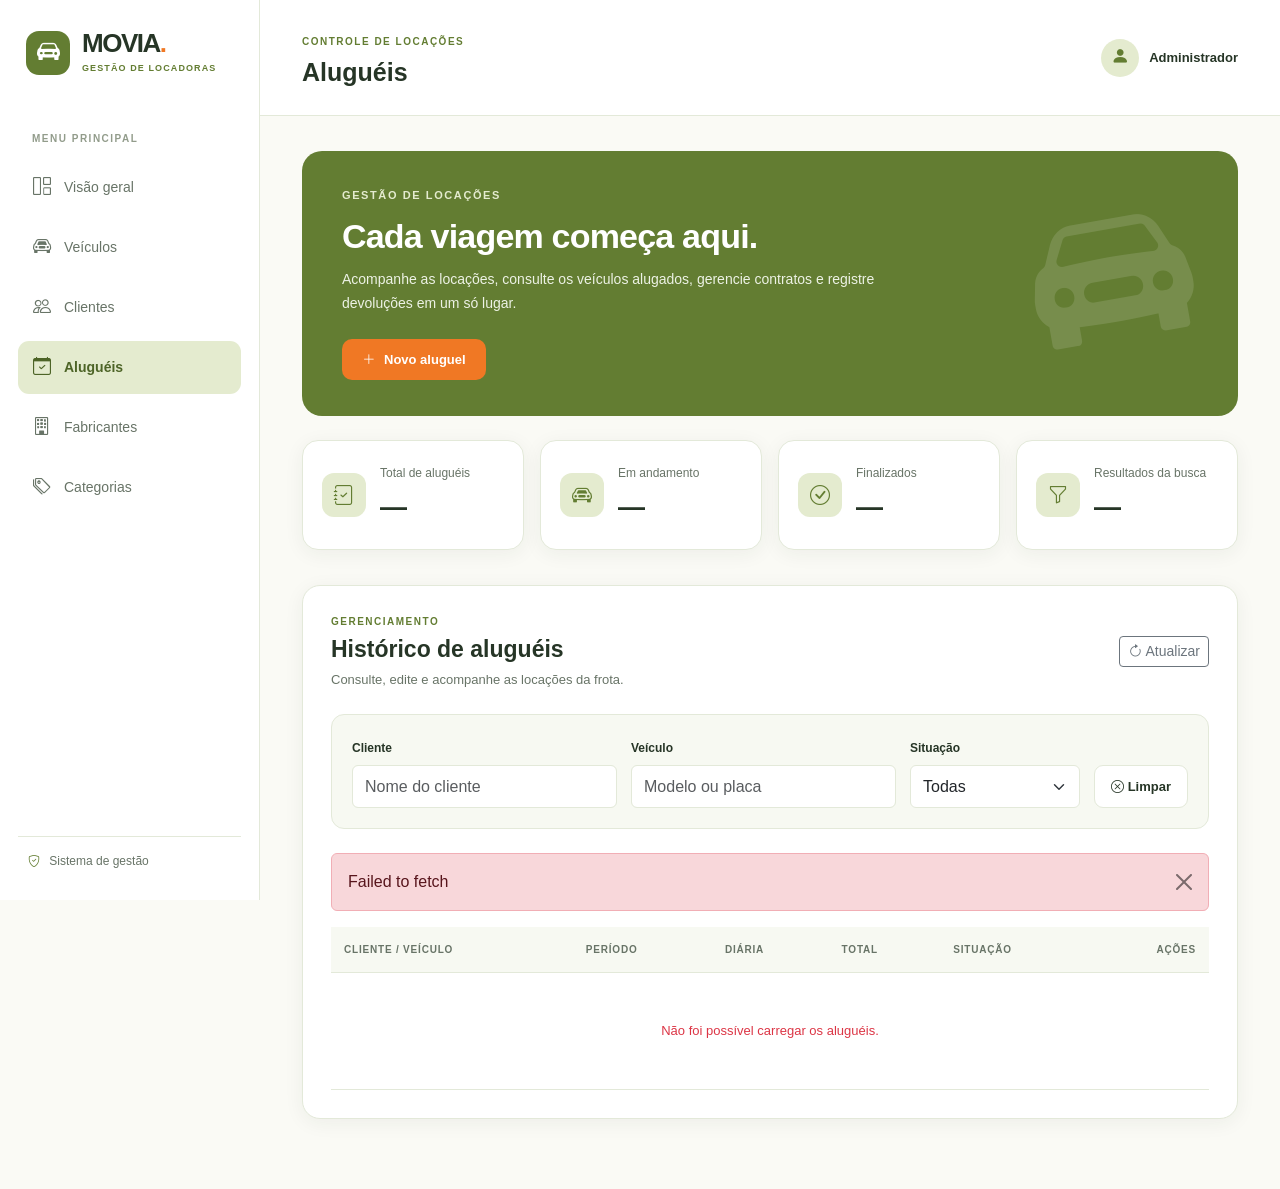
==== frontend/alugueis.html @ d99f6714 "feat: implementa CRUD completo de clientes e alugueis" ====
<!DOCTYPE html>
<html lang="pt-BR">
<head>
    <meta charset="UTF-8">
    <meta name="viewport" content="width=device-width, initial-scale=1.0">
    <title>Aluguéis | MOVIA</title>
    <link href="https://cdn.jsdelivr.net/npm/bootstrap@5.3.3/dist/css/bootstrap.min.css" rel="stylesheet">
    <link href="https://cdn.jsdelivr.net/npm/bootstrap-icons@1.11.3/font/bootstrap-icons.min.css" rel="stylesheet">
    <link rel="stylesheet" href="css/style.css">
    <link rel="stylesheet" href="css/alugueis.css">
</head>
<body>
<div class="app-layout">
    <aside class="sidebar">
        <a href="index.html" class="sidebar-brand">
            <span class="brand-icon"><i class="bi bi-car-front-fill"></i></span>
            <span>
                <strong>MOVIA<span class="marca-ponto">.</span></strong>
                <small>GESTÃO DE LOCADORAS</small>
            </span>
        </a>

        <div class="sidebar-label">MENU PRINCIPAL</div>
        <nav class="sidebar-nav" aria-label="Navegação principal">
            <a href="index.html" class="nav-link">
                <i class="bi bi-grid-1x2"></i> Visão geral
            </a>
            <a href="index.html#veiculos" class="nav-link">
                <i class="bi bi-car-front"></i> Veículos
            </a>
            <a href="clientes.html" class="nav-link">
                <i class="bi bi-people"></i> Clientes
            </a>
            <a href="alugueis.html" class="nav-link active" aria-current="page">
                <i class="bi bi-calendar-check"></i> Aluguéis
            </a>
            <a href="fabricantes.html" class="nav-link">
                <i class="bi bi-building"></i> Fabricantes
            </a>
            <a href="categorias.html" class="nav-link">
                <i class="bi bi-tags"></i> Categorias
            </a>
        </nav>
        <div class="sidebar-footer">
            <i class="bi bi-shield-check"></i> Sistema de gestão
        </div>
    </aside>

    <div class="main-content">
        <header class="topbar">
            <div>
                <span class="topbar-eyebrow">CONTROLE DE LOCAÇÕES</span>
                <h1>Aluguéis</h1>
            </div>
            <div class="topbar-profile">
                <span class="profile-avatar">
                    <i class="bi bi-person-fill"></i>
                </span>
                <span>Administrador</span>
            </div>
        </header>

        <main class="dashboard-content">
            <section class="alugueis-hero">
                <div class="hero-conteudo">
                    <span class="welcome-eyebrow">GESTÃO DE LOCAÇÕES</span>
                    <h2>Cada viagem começa aqui.</h2>
                    <p>
                        Acompanhe as locações, consulte os veículos alugados,
                        gerencie contratos e registre devoluções em um só lugar.
                    </p>
                    <button class="btn btn-laranja" id="btnNovoAluguel" type="button">
                        <i class="bi bi-plus-lg"></i> Novo aluguel
                    </button>
                </div>
                <i class="bi bi-car-front-fill hero-ilustracao" aria-hidden="true"></i>
            </section>

            <section class="alugueis-resumo" aria-label="Indicadores de aluguéis">
                <div class="aluguel-resumo-card">
                    <span class="resumo-icone"><i class="bi bi-journal-check"></i></span>
                    <div><span>Total de aluguéis</span><strong id="totalAlugueis">—</strong></div>
                </div>
                <div class="aluguel-resumo-card">
                    <span class="resumo-icone"><i class="bi bi-car-front"></i></span>
                    <div><span>Em andamento</span><strong id="alugueisAtivos">—</strong></div>
                </div>
                <div class="aluguel-resumo-card">
                    <span class="resumo-icone"><i class="bi bi-check-circle"></i></span>
                    <div><span>Finalizados</span><strong id="alugueisFinalizados">—</strong></div>
                </div>
                <div class="aluguel-resumo-card">
                    <span class="resumo-icone"><i class="bi bi-funnel"></i></span>
                    <div><span>Resultados da busca</span><strong id="resultadosAlugueis">—</strong></div>
                </div>
            </section>

            <section class="alugueis-painel">
                <div class="painel-cabecalho">
                    <div>
                        <span class="section-eyebrow">GERENCIAMENTO</span>
                        <h2>Histórico de aluguéis</h2>
                        <p>Consulte, edite e acompanhe as locações da frota.</p>
                    </div>
                    <button class="btn btn-outline-secondary btn-sm"
                            id="btnAtualizarAlugueis" type="button">
                        <i class="bi bi-arrow-clockwise"></i> Atualizar
                    </button>
                </div>

                <div class="alugueis-filtros">
                    <div>
                        <label for="filtroClienteAluguel" class="form-label">Cliente</label>
                        <input type="search" class="form-control" id="filtroClienteAluguel"
                               placeholder="Nome do cliente">
                    </div>
                    <div>
                        <label for="filtroVeiculoAluguel" class="form-label">Veículo</label>
                        <input type="search" class="form-control" id="filtroVeiculoAluguel"
                               placeholder="Modelo ou placa">
                    </div>
                    <div>
                        <label for="filtroStatusAluguel" class="form-label">Situação</label>
                        <select id="filtroStatusAluguel" class="form-select">
                            <option value="">Todas</option>
                            <option value="ativo">Em andamento</option>
                            <option value="finalizado">Finalizado</option>
                        </select>
                    </div>
                    <button class="btn btn-limpar" id="btnLimparFiltrosAlugueis" type="button">
                        <i class="bi bi-x-circle"></i> Limpar
                    </button>
                </div>

                <div id="avisoAlugueis" role="status" aria-live="polite"></div>

                <div class="table-responsive">
                    <table class="table tabela-alugueis">
                        <thead>
                            <tr>
                                <th>CLIENTE / VEÍCULO</th>
                                <th>PERÍODO</th>
                                <th>DIÁRIA</th>
                                <th>TOTAL</th>
                                <th>SITUAÇÃO</th>
                                <th class="text-end">AÇÕES</th>
                            </tr>
                        </thead>
                        <tbody id="tabelaAlugueis">
                            <tr>
                                <td colspan="6" class="text-center py-5">
                                    Carregando aluguéis...
                                </td>
                            </tr>
                        </tbody>
                    </table>
                </div>
            </section>
        </main>
    </div>
</div>

<!-- Cadastro e edição -->
<div class="modal fade" id="modalAluguel" tabindex="-1"
     aria-labelledby="tituloModalAluguel" aria-hidden="true">
    <div class="modal-dialog modal-dialog-centered modal-lg">
        <div class="modal-content modal-movia">
            <div class="modal-header">
                <div>
                    <span class="section-eyebrow">GESTÃO DE LOCAÇÕES</span>
                    <h2 class="modal-title fs-5" id="tituloModalAluguel">Novo aluguel</h2>
                </div>
                <button type="button" class="btn-close" data-bs-dismiss="modal"
                        aria-label="Fechar"></button>
            </div>

            <form id="formAluguel">
                <div class="modal-body">
                    <div class="row g-3">
                        <div class="col-md-6">
                            <label class="form-label" for="aluguelCliente">Cliente *</label>
                            <select class="form-select" id="aluguelCliente" required>
                                <option value="">Selecione o cliente</option>
                            </select>
                        </div>
                        <div class="col-md-6">
                            <label class="form-label" for="aluguelVeiculo">Veículo *</label>
                            <select class="form-select" id="aluguelVeiculo" required>
                                <option value="">Selecione o veículo</option>
                            </select>
                            <div class="form-text">
                                No cadastro, somente veículos disponíveis podem ser selecionados.
                            </div>
                        </div>
                        <div class="col-md-6">
                            <label class="form-label" for="aluguelDataInicio">Data de início *</label>
                            <input type="datetime-local" class="form-control"
                                   id="aluguelDataInicio" required>
                        </div>
                        <div class="col-md-6">
                            <label class="form-label" for="aluguelDataFim">Devolução prevista *</label>
                            <input type="datetime-local" class="form-control"
                                   id="aluguelDataFim" required>
                        </div>
                        <div class="col-md-6">
                            <label class="form-label" for="aluguelKmInicial">
                                Quilometragem inicial *
                            </label>
                            <input type="number" class="form-control"
                                   id="aluguelKmInicial" min="0" step="1" required>
                        </div>
                        <div class="col-md-6">
                            <label class="form-label" for="aluguelValorDiaria">
                                Valor da diária (R$) *
                            </label>
                            <input type="number" class="form-control"
                                   id="aluguelValorDiaria" min="0.01" step="0.01" required>
                        </div>
                    </div>
                    <div id="mensagemAluguel" class="mt-3"
                         role="status" aria-live="polite"></div>
                </div>
                <div class="modal-footer">
                    <button type="button" class="btn btn-light"
                            data-bs-dismiss="modal">Cancelar</button>
                    <button type="submit" class="btn btn-laranja"
                            id="btnSalvarAluguel">
                        <i class="bi bi-check-lg"></i> Salvar aluguel
                    </button>
                </div>
            </form>
        </div>
    </div>
</div>

<!-- Registrar devolução -->
<div class="modal fade" id="modalDevolucao" tabindex="-1"
     aria-labelledby="tituloModalDevolucao" aria-hidden="true">
    <div class="modal-dialog modal-dialog-centered">
        <div class="modal-content modal-movia">
            <div class="modal-header">
                <div>
                    <span class="section-eyebrow">FINALIZAÇÃO</span>
                    <h2 class="modal-title fs-5" id="tituloModalDevolucao">
                        Registrar devolução
                    </h2>
                </div>
                <button type="button" class="btn-close" data-bs-dismiss="modal"
                        aria-label="Fechar"></button>
            </div>
            <form id="formDevolucao">
                <div class="modal-body">
                    <p id="resumoDevolucao" class="text-muted small"></p>
                    <div class="mb-3">
                        <label for="devolucaoData" class="form-label">
                            Data da devolução *
                        </label>
                        <input type="datetime-local" class="form-control"
                               id="devolucaoData" required>
                    </div>
                    <div>
                        <label for="devolucaoKmFinal" class="form-label">
                            Quilometragem final *
                        </label>
                        <input type="number" class="form-control"
                               id="devolucaoKmFinal" min="0" step="1" required>
                    </div>
                    <div id="mensagemDevolucao" class="mt-3"
                         role="status" aria-live="polite"></div>
                </div>
                <div class="modal-footer">
                    <button type="button" class="btn btn-light"
                            data-bs-dismiss="modal">Cancelar</button>
                    <button type="submit" class="btn btn-laranja"
                            id="btnConfirmarDevolucao">
                        <i class="bi bi-check-circle"></i> Registrar devolução
                    </button>
                </div>
            </form>
        </div>
    </div>
</div>

<!-- Exclusão -->
<div class="modal fade" id="modalExcluirAluguel" tabindex="-1"
     aria-labelledby="tituloExcluirAluguel" aria-hidden="true">
    <div class="modal-dialog modal-dialog-centered">
        <div class="modal-content modal-movia">
            <div class="modal-header">
                <h2 class="modal-title fs-5" id="tituloExcluirAluguel">
                    Confirmar exclusão
                </h2>
                <button type="button" class="btn-close" data-bs-dismiss="modal"
                        aria-label="Fechar"></button>
            </div>
            <div class="modal-body">
                <p>Deseja excluir o aluguel <strong id="identificacaoAluguelExcluir"></strong>?</p>
                <p class="text-muted small mb-0">
                    Esta ação não poderá ser desfeita.
                </p>
                <div id="mensagemExclusaoAluguel" class="mt-3"
                     role="status" aria-live="polite"></div>
            </div>
            <div class="modal-footer">
                <button type="button" class="btn btn-light"
                        data-bs-dismiss="modal">Cancelar</button>
                <button type="button" class="btn btn-danger"
                        id="btnConfirmarExclusaoAluguel">
                    <i class="bi bi-trash3"></i> Excluir aluguel
                </button>
            </div>
        </div>
    </div>
</div>

<script src="https://cdn.jsdelivr.net/npm/bootstrap@5.3.3/dist/js/bootstrap.bundle.min.js"></script>
<script src="js/alugueis.js"></script>
</body>
</html>
---- frontend/css/style.css ----
/* ==========================================
   MOVIA | Gestão de Locadoras
   Identidade visual: Oliva + Laranja
========================================== */

:root {
    --cor-oliva: #637D32;
    --cor-oliva-escuro: #4D6427;
    --cor-laranja: #F07824;
    --cor-laranja-escuro: #D96313;

    --cor-fundo: #FAFAF5;
    --cor-branco: #FFFFFF;
    --cor-verde-claro: #E4EBCF;

    --cor-texto: #263526;
    --cor-texto-secundario: #687467;
    --cor-borda: #E3E9D9;

    --sombra: 0 4px 20px rgba(38, 53, 38, 0.06);
}

* {
    box-sizing: border-box;
}

html {
    scroll-behavior: smooth;
}

body {
    margin: 0;
    background: var(--cor-fundo);
    color: var(--cor-texto);
    font-family: "Segoe UI", Arial, sans-serif;
}

a {
    text-decoration: none;
}

.marca-ponto {
    color: var(--cor-laranja);
}

/* Layout principal */

.app-layout {
    display: flex;
    min-height: 100vh;
}

/* Menu lateral */

.sidebar {
    width: 260px;
    min-width: 260px;
    min-height: 100vh;
    background: var(--cor-branco);
    border-right: 1px solid var(--cor-borda);
    padding: 30px 18px;
    display: flex;
    flex-direction: column;
    position: sticky;
    top: 0;
    height: 100vh;
}

.sidebar-brand {
    display: flex;
    align-items: center;
    gap: 12px;
    margin-bottom: 55px;
    padding: 0 8px;
    color: var(--cor-texto);
}

.sidebar-brand:hover {
    color: var(--cor-texto);
}

.brand-icon {
    width: 44px;
    height: 44px;
    display: flex;
    align-items: center;
    justify-content: center;
    background: var(--cor-oliva);
    color: white;
    border-radius: 13px;
    font-size: 23px;
}

.sidebar-brand strong {
    display: block;
    font-size: 26px;
    font-weight: 800;
    letter-spacing: -1.5px;
    line-height: 1;
}

.sidebar-brand small {
    display: block;
    margin-top: 6px;
    font-size: 9px;
    font-weight: 700;
    letter-spacing: 1.1px;
    color: var(--cor-oliva);
}

.sidebar-label {
    padding: 0 14px;
    margin-bottom: 15px;
    font-size: 10px;
    font-weight: 700;
    letter-spacing: 1.5px;
    color: #929C8B;
}

.sidebar-nav {
    display: flex;
    flex-direction: column;
    gap: 7px;
}

.sidebar-nav .nav-link {
    display: flex;
    align-items: center;
    gap: 13px;
    padding: 13px 15px;
    border-radius: 11px;
    color: var(--cor-texto-secundario);
    font-size: 14px;
    font-weight: 500;
    transition: 0.2s ease;
}

.sidebar-nav .nav-link i {
    font-size: 18px;
}

.sidebar-nav .nav-link:hover {
    background: #F1F5E8;
    color: var(--cor-oliva-escuro);
}

.sidebar-nav .nav-link.active {
    background: var(--cor-verde-claro);
    color: var(--cor-oliva-escuro);
    font-weight: 700;
}

.sidebar-footer {
    margin-top: auto;
    padding: 15px 10px 0;
    border-top: 1px solid var(--cor-borda);
    font-size: 12px;
    color: var(--cor-texto-secundario);
}

.sidebar-footer i {
    margin-right: 6px;
    color: var(--cor-oliva);
}

/* Conteúdo */

.main-content {
    flex: 1;
    min-width: 0;
}

.topbar {
    display: flex;
    align-items: center;
    justify-content: space-between;
    padding: 28px 42px;
    background: var(--cor-branco);
    border-bottom: 1px solid var(--cor-borda);
}

.topbar-eyebrow {
    font-size: 10px;
    font-weight: 700;
    letter-spacing: 1.5px;
    color: var(--cor-oliva);
}

.topbar h1 {
    margin: 5px 0 0;
    font-size: 25px;
    font-weight: 750;
}

.topbar-profile {
    display: flex;
    align-items: center;
    gap: 10px;
    font-size: 13px;
    font-weight: 600;
}

.profile-avatar {
    display: flex;
    align-items: center;
    justify-content: center;
    width: 38px;
    height: 38px;
    border-radius: 50%;
    background: var(--cor-verde-claro);
    color: var(--cor-oliva);
    font-size: 18px;
}

.dashboard-content {
    max-width: 1500px;
    margin: 0 auto;
    padding: 35px 42px 70px;
}

/* Banner de boas-vindas */

.welcome-banner {
    display: flex;
    justify-content: space-between;
    align-items: center;
    position: relative;
    overflow: hidden;
    background: var(--cor-oliva);
    border-radius: 20px;
    padding: 38px 42px;
    color: white;
    min-height: 235px;
}

.welcome-banner > div:first-child {
    position: relative;
    z-index: 1;
}

.welcome-eyebrow {
    display: block;
    margin-bottom: 12px;
    font-size: 11px;
    font-weight: 700;
    letter-spacing: 1.6px;
    color: #E4EBCF;
}

.welcome-banner h2 {
    margin-bottom: 10px;
    font-size: clamp(25px, 3vw, 36px);
    font-weight: 800;
    letter-spacing: -1px;
}

.welcome-banner p {
    max-width: 450px;
    margin-bottom: 22px;
    color: #EDF2E5;
    font-size: 14px;
    line-height: 1.7;
}

.welcome-decoration {
    position: absolute;
    right: 35px;
    top: 50%;
    transform: translateY(-50%) rotate(-12deg);
    font-size: 165px;
    color: rgba(255, 255, 255, 0.12);
}

.btn-laranja {
    display: inline-flex;
    align-items: center;
    gap: 9px;
    padding: 11px 20px;
    background: var(--cor-laranja);
    color: white;
    border: none;
    border-radius: 10px;
    font-weight: 700;
    font-size: 13px;
    transition: 0.2s ease;
}

.btn-laranja:hover {
    background: var(--cor-laranja-escuro);
    color: white;
    transform: translateY(-2px);
}

/* Indicadores */

.metrics-section {
    margin-top: 25px;
}

.metric-card {
    height: 100%;
    min-height: 165px;
    display: flex;
    flex-direction: column;
    align-items: flex-start;
    padding: 23px;
    background: var(--cor-branco);
    border: 1px solid var(--cor-borda);
    border-radius: 16px;
    box-shadow: var(--sombra);
}

.metric-icon {
    display: flex;
    align-items: center;
    justify-content: center;
    width: 39px;
    height: 39px;
    margin-bottom: 13px;
    border-radius: 10px;
    background: var(--cor-verde-claro);
    color: var(--cor-oliva);
    font-size: 19px;
}

.metric-card span {
    color: var(--cor-texto-secundario);
    font-size: 13px;
}

.metric-card strong {
    margin-top: 5px;
    font-size: 28px;
    line-height: 1.2;
    color: var(--cor-texto);
}

/* Veículos */

.vehicles-section {
    margin-top: 42px;
}

.section-heading {
    display: flex;
    justify-content: space-between;
    align-items: end;
    margin-bottom: 22px;
}

.section-eyebrow {
    display: block;
    margin-bottom: 7px;
    color: var(--cor-oliva);
    font-size: 10px;
    font-weight: 700;
    letter-spacing: 1.5px;
}

.section-heading h2 {
    margin-bottom: 5px;
    font-size: 23px;
    font-weight: 750;
}

.section-heading p {
    margin: 0;
    font-size: 13px;
    color: var(--cor-texto-secundario);
}

.card {
    height: 100%;
    border: 1px solid var(--cor-borda);
    border-radius: 16px;
    box-shadow: var(--sombra);
    transition: transform 0.2s, box-shadow 0.2s;
}

.card:hover {
    transform: translateY(-3px);
    box-shadow: 0 10px 26px rgba(38, 53, 38, 0.1);
}

.card-body {
    padding: 23px;
}

.card-title {
    color: var(--cor-oliva-escuro);
    font-weight: 750;
}

.card .badge {
    padding: 7px 11px;
    border-radius: 7px;
    font-weight: 600;
}

/* Acessibilidade */

:focus-visible {
    outline: 3px solid var(--cor-laranja);
    outline-offset: 3px;
}

/* Responsividade */

@media (max-width: 991px) {
    .sidebar {
        width: 215px;
        min-width: 215px;
        padding: 25px 12px;
    }

    .topbar {
        padding: 25px;
    }

    .dashboard-content {
        padding: 28px 25px 55px;
    }
}

@media (max-width: 767px) {
    .app-layout {
        display: block;
    }

    .sidebar {
        position: static;
        width: 100%;
        min-width: 0;
        height: auto;
        min-height: 0;
        padding: 15px;
    }

    .sidebar-brand {
        margin-bottom: 15px;
    }

    .sidebar-label,
    .sidebar-footer {
        display: none;
    }

    .sidebar-nav {
        flex-direction: row;
        overflow-x: auto;
        padding-bottom: 5px;
    }

    .sidebar-nav .nav-link {
        white-space: nowrap;
        padding: 10px 12px;
        font-size: 12px;
    }

    .topbar {
        padding: 20px;
    }

    .topbar-profile > span:last-child {
        display: none;
    }

    .dashboard-content {
        padding: 22px 16px 45px;
    }

    .welcome-banner {
        padding: 30px 25px;
    }

    .welcome-decoration {
        right: -20px;
        font-size: 115px;
    }

    .metric-card {
        min-height: 145px;
        padding: 18px;
    }
}


/* Ferramentas de gerenciamento da frota */

.frota-toolbar {
    display: flex;
    align-items: center;
    justify-content: space-between;
    gap: 16px;
    margin-bottom: 22px;
}

.frota-filtros {
    display: flex;
    flex: 1;
    gap: 12px;
    max-width: 650px;
}

.frota-filtros .input-group {
    flex: 1;
    min-width: 0;
}

.frota-filtros .input-group-text {
    background: white;
    border-color: var(--cor-borda);
    color: var(--cor-oliva);
}

.frota-filtros .form-control {
    border-color: var(--cor-borda);
    font-size: 13px;
}

.frota-filtros .form-control:focus {
    border-color: var(--cor-oliva);
    box-shadow: 0 0 0 3px rgba(99, 125, 50, 0.12);
}

.frota-toolbar .btn-laranja {
    white-space: nowrap;
}

@media (max-width: 900px) {
    .frota-toolbar {
        flex-direction: column;
        align-items: stretch;
    }

    .frota-filtros {
        max-width: none;
    }
}

@media (max-width: 575px) {
    .frota-filtros {
        flex-direction: column;
    }
}


/* Modal de veículos */

.modal-movia {
    border: none;
    border-radius: 20px;
    overflow: hidden;
}

.modal-movia .modal-header {
    padding: 25px 30px 18px;
    border-bottom: 1px solid var(--cor-borda);
}

.modal-movia .modal-body {
    padding: 25px 30px;
}

.modal-movia .modal-footer {
    padding: 18px 30px;
    border-top: 1px solid var(--cor-borda);
}

.modal-movia .form-label {
    font-size: 13px;
    font-weight: 600;
    color: var(--cor-texto);
}

.modal-movia .form-control,
.modal-movia .form-select {
    min-height: 43px;
    border-color: var(--cor-borda);
    border-radius: 9px;
}

.modal-movia .form-control:focus,
.modal-movia .form-select:focus {
    border-color: var(--cor-oliva);
    box-shadow: 0 0 0 3px rgba(99, 125, 50, 0.12);
}

.form-check-input:checked {
    background-color: var(--cor-oliva);
    border-color: var(--cor-oliva);
}

@media (max-width: 575px) {
    .modal-movia .modal-header,
    .modal-movia .modal-body,
    .modal-movia .modal-footer {
        padding-left: 20px;
        padding-right: 20px;
    }
}

/* Botões de ação dos veículos */

.card .btn-outline-secondary,
.card .btn-outline-danger {
    border-radius: 8px;
    padding: 7px 12px;
    font-size: 12px;
    font-weight: 600;
}

.card .btn-outline-secondary:hover {
    background-color: var(--cor-oliva);
    border-color: var(--cor-oliva);
    color: white;
}
---- frontend/css/alugueis.css ----
/* MOVIA | Gestão de Aluguéis */

.alugueis-hero {
    position: relative;
    overflow: hidden;
    display: flex;
    align-items: center;
    min-height: 230px;
    padding: 36px 40px;
    background: var(--cor-oliva, #637D32);
    border-radius: 20px;
    color: #fff;
}

.alugueis-hero .hero-conteudo {
    position: relative;
    z-index: 1;
}

.alugueis-hero h2 {
    margin: 0 0 12px;
    font-size: clamp(25px, 3vw, 34px);
    font-weight: 800;
    letter-spacing: -0.8px;
}

.alugueis-hero p {
    max-width: 550px;
    margin-bottom: 23px;
    color: #edf2e5;
    font-size: 14px;
    line-height: 1.7;
}

.alugueis-hero .hero-ilustracao {
    position: absolute;
    right: 45px;
    top: 50%;
    transform: translateY(-50%) rotate(-10deg);
    font-size: 160px;
    color: rgba(255,255,255,0.13);
}

.alugueis-resumo {
    display: grid;
    grid-template-columns: repeat(4, minmax(0, 1fr));
    gap: 16px;
    margin: 24px 0 35px;
}

.aluguel-resumo-card {
    display: flex;
    align-items: center;
    gap: 14px;
    min-height: 110px;
    padding: 19px;
    background: #fff;
    border: 1px solid var(--cor-borda, #e7eadf);
    border-radius: 16px;
    box-shadow: var(--sombra, 0 3px 15px rgba(0,0,0,.03));
}

.resumo-icone {
    display: flex;
    align-items: center;
    justify-content: center;
    flex-shrink: 0;
    width: 44px;
    height: 44px;
    border-radius: 12px;
    background: var(--cor-verde-claro, #E4EBCF);
    color: var(--cor-oliva, #637D32);
    font-size: 20px;
}

.aluguel-resumo-card > div {
    display: flex;
    flex-direction: column;
    gap: 5px;
}

.aluguel-resumo-card > div > span {
    font-size: 12px;
    color: var(--cor-texto-secundario, #747b70);
}

.aluguel-resumo-card strong {
    font-size: 27px;
    color: var(--cor-texto, #263526);
}

.alugueis-painel {
    padding: 28px;
    background: #fff;
    border: 1px solid var(--cor-borda, #e7eadf);
    border-radius: 18px;
    box-shadow: var(--sombra, 0 3px 15px rgba(0,0,0,.03));
}

.painel-cabecalho {
    display: flex;
    align-items: center;
    justify-content: space-between;
    gap: 20px;
    margin-bottom: 25px;
}

.painel-cabecalho h2 {
    margin: 0 0 6px;
    font-size: 23px;
    font-weight: 750;
}

.painel-cabecalho p {
    margin: 0;
    font-size: 13px;
    color: var(--cor-texto-secundario, #747b70);
}

.alugueis-filtros {
    display: grid;
    grid-template-columns: minmax(0, 1fr) minmax(0, 1fr) 170px auto;
    gap: 14px;
    align-items: end;
    padding: 20px;
    margin-bottom: 24px;
    background: #f7f9f2;
    border: 1px solid var(--cor-borda, #e7eadf);
    border-radius: 13px;
}

.alugueis-filtros .form-label {
    font-size: 12px;
    font-weight: 650;
}

.alugueis-filtros .form-control,
.alugueis-filtros .form-select {
    min-height: 43px;
    border-color: var(--cor-borda, #e7eadf);
}

.btn-limpar {
    min-height: 43px;
    padding: 0 16px;
    border: 1px solid var(--cor-borda, #e7eadf);
    border-radius: 9px;
    background: #fff;
    color: var(--cor-texto, #263526);
    font-size: 13px;
    font-weight: 600;
}

.btn-limpar:hover {
    background: var(--cor-verde-claro, #E4EBCF);
}

.tabela-alugueis {
    margin: 0;
    vertical-align: middle;
}

.tabela-alugueis thead th {
    padding: 15px 13px;
    background: #f7f9f2;
    color: var(--cor-texto-secundario, #747b70);
    border-bottom: 1px solid var(--cor-borda, #e7eadf);
    font-size: 10px;
    font-weight: 750;
    letter-spacing: .8px;
    white-space: nowrap;
}

.tabela-alugueis tbody td {
    padding: 17px 13px;
    border-bottom: 1px solid var(--cor-borda, #e7eadf);
    font-size: 13px;
    color: var(--cor-texto, #263526);
}

.aluguel-identidade {
    display: flex;
    align-items: center;
    gap: 11px;
}

.aluguel-avatar {
    display: flex;
    align-items: center;
    justify-content: center;
    flex-shrink: 0;
    width: 40px;
    height: 40px;
    border-radius: 11px;
    background: var(--cor-verde-claro, #E4EBCF);
    color: var(--cor-oliva, #637D32);
    font-size: 18px;
}

.aluguel-identidade strong,
.aluguel-identidade small {
    display: block;
}

.aluguel-identidade small {
    margin-top: 4px;
    color: var(--cor-texto-secundario, #747b70);
}

.aluguel-periodo small {
    display: block;
    margin-top: 4px;
    color: var(--cor-texto-secundario, #747b70);
}

.aluguel-status {
    display: inline-block;
    padding: 6px 10px;
    border-radius: 20px;
    font-size: 11px;
    font-weight: 700;
    white-space: nowrap;
}

.aluguel-status.ativo {
    background: #fff0dc;
    color: #a75a12;
}

.aluguel-status.finalizado {
    background: #e8f2dc;
    color: #4c712a;
}

.aluguel-acoes {
    display: flex;
    flex-wrap: wrap;
    justify-content: flex-end;
    gap: 6px;
}

.aluguel-acoes .btn {
    border-radius: 8px;
    font-size: 11px;
    font-weight: 600;
    white-space: nowrap;
}

.modal-movia {
    border: none;
    border-radius: 18px;
    overflow: hidden;
}

.modal-movia .modal-header,
.modal-movia .modal-body,
.modal-movia .modal-footer {
    padding: 23px 28px;
}

.modal-movia .modal-header,
.modal-movia .modal-footer {
    border-color: var(--cor-borda, #e7eadf);
}

.modal-movia .form-label {
    font-size: 13px;
    font-weight: 650;
}

.modal-movia .form-control,
.modal-movia .form-select {
    min-height: 44px;
    border-color: var(--cor-borda, #e7eadf);
    border-radius: 9px;
}

.modal-movia .form-control:focus,
.modal-movia .form-select:focus,
.alugueis-filtros .form-control:focus,
.alugueis-filtros .form-select:focus {
    border-color: #637D32;
    box-shadow: 0 0 0 3px rgba(99,125,50,.12);
}

@media (max-width: 1100px) {
    .alugueis-resumo {
        grid-template-columns: repeat(2, minmax(0, 1fr));
    }

    .alugueis-filtros {
        grid-template-columns: repeat(2, minmax(0, 1fr));
    }
}

@media (max-width: 767px) {
    .alugueis-hero {
        padding: 28px 24px;
    }

    .alugueis-hero .hero-ilustracao {
        right: -20px;
        font-size: 105px;
    }

    .alugueis-painel {
        padding: 18px;
    }

    .painel-cabecalho {
        flex-direction: column;
        align-items: flex-start;
    }

    .tabela-alugueis {
        min-width: 980px;
    }
}

@media (max-width: 480px) {
    .alugueis-resumo,
    .alugueis-filtros {
        grid-template-columns: 1fr;
    }
}
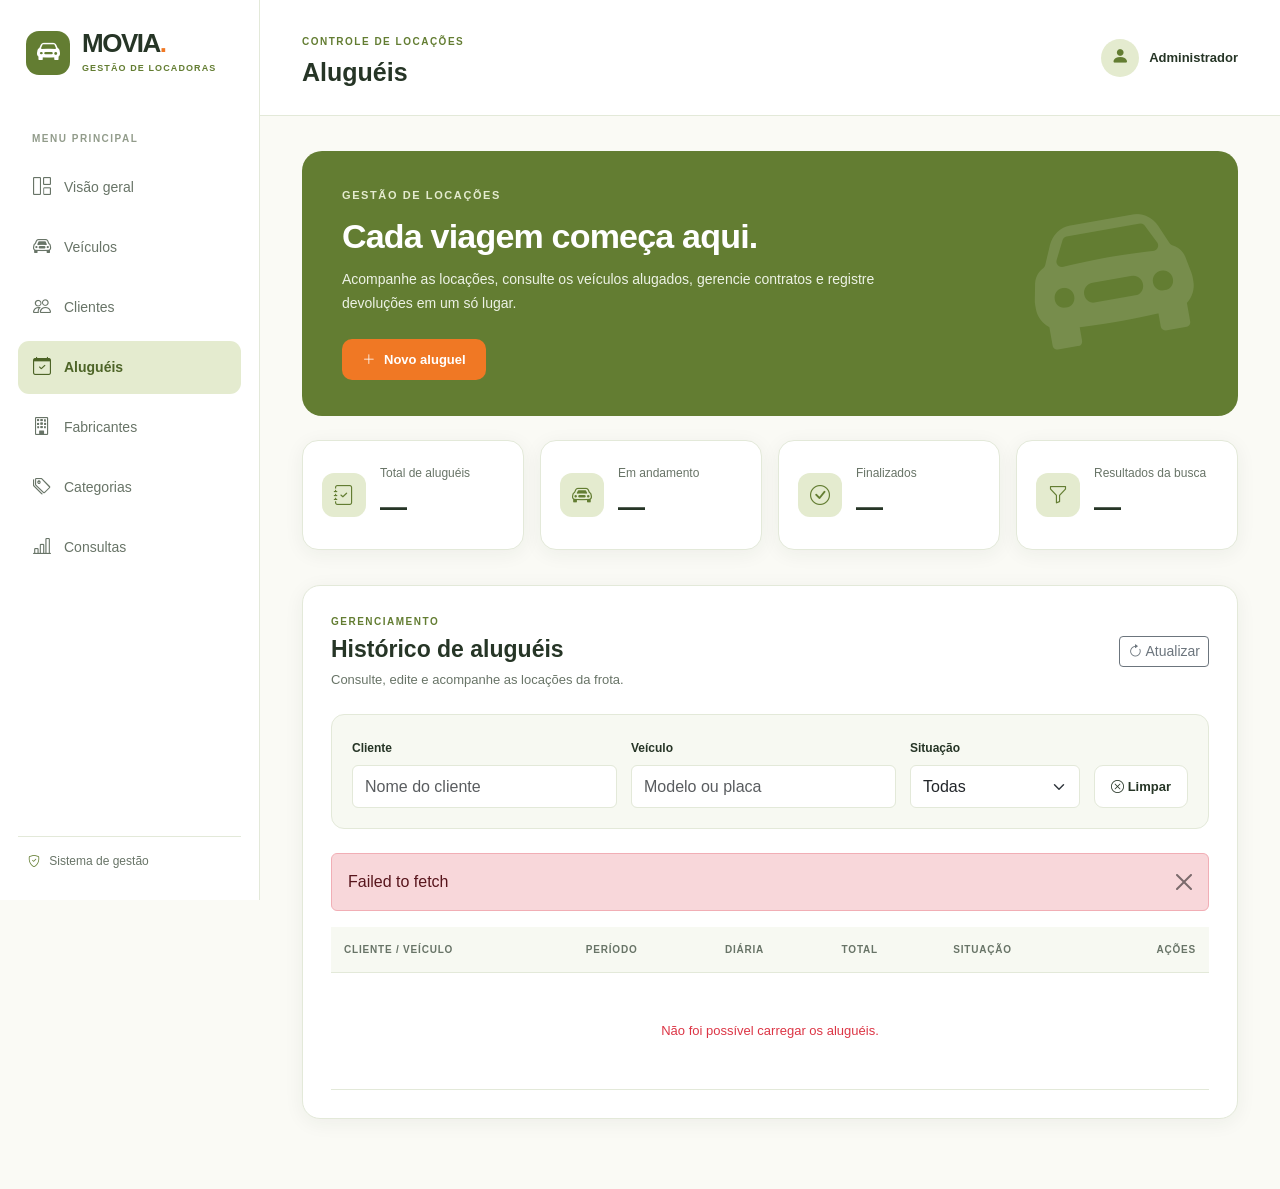
==== commit 31ee6dc1: "feat: implementa pagina de consultas integrada a API" ====
--- a/frontend/alugueis.html
+++ b/frontend/alugueis.html
@@ -1,5 +1,6 @@
 <!DOCTYPE html>
 <html lang="pt-BR">
+
 <head>
     <meta charset="UTF-8">
     <meta name="viewport" content="width=device-width, initial-scale=1.0">
@@ -9,311 +10,297 @@
     <link rel="stylesheet" href="css/style.css">
     <link rel="stylesheet" href="css/alugueis.css">
 </head>
+
 <body>
-<div class="app-layout">
-    <aside class="sidebar">
-        <a href="index.html" class="sidebar-brand">
-            <span class="brand-icon"><i class="bi bi-car-front-fill"></i></span>
-            <span>
-                <strong>MOVIA<span class="marca-ponto">.</span></strong>
-                <small>GESTÃO DE LOCADORAS</small>
-            </span>
-        </a>
-
-        <div class="sidebar-label">MENU PRINCIPAL</div>
-        <nav class="sidebar-nav" aria-label="Navegação principal">
-            <a href="index.html" class="nav-link">
-                <i class="bi bi-grid-1x2"></i> Visão geral
+    <div class="app-layout">
+        <aside class="sidebar">
+            <a href="index.html" class="sidebar-brand">
+                <span class="brand-icon"><i class="bi bi-car-front-fill"></i></span>
+                <span>
+                    <strong>MOVIA<span class="marca-ponto">.</span></strong>
+                    <small>GESTÃO DE LOCADORAS</small>
+                </span>
             </a>
-            <a href="index.html#veiculos" class="nav-link">
-                <i class="bi bi-car-front"></i> Veículos
-            </a>
-            <a href="clientes.html" class="nav-link">
-                <i class="bi bi-people"></i> Clientes
-            </a>
-            <a href="alugueis.html" class="nav-link active" aria-current="page">
-                <i class="bi bi-calendar-check"></i> Aluguéis
-            </a>
-            <a href="fabricantes.html" class="nav-link">
-                <i class="bi bi-building"></i> Fabricantes
-            </a>
-            <a href="categorias.html" class="nav-link">
-                <i class="bi bi-tags"></i> Categorias
-            </a>
-        </nav>
-        <div class="sidebar-footer">
-            <i class="bi bi-shield-check"></i> Sistema de gestão
-        </div>
-    </aside>
-
-    <div class="main-content">
-        <header class="topbar">
-            <div>
-                <span class="topbar-eyebrow">CONTROLE DE LOCAÇÕES</span>
-                <h1>Aluguéis</h1>
+
+            <div class="sidebar-label">MENU PRINCIPAL</div>
+            <nav class="sidebar-nav" aria-label="Navegação principal">
+                <a href="index.html" class="nav-link">
+                    <i class="bi bi-grid-1x2"></i> Visão geral
+                </a>
+                <a href="index.html#veiculos" class="nav-link">
+                    <i class="bi bi-car-front"></i> Veículos
+                </a>
+                <a href="clientes.html" class="nav-link">
+                    <i class="bi bi-people"></i> Clientes
+                </a>
+                <a href="alugueis.html" class="nav-link active" aria-current="page">
+                    <i class="bi bi-calendar-check"></i> Aluguéis
+                </a>
+                <a href="fabricantes.html" class="nav-link">
+                    <i class="bi bi-building"></i> Fabricantes
+                </a>
+                <a href="categorias.html" class="nav-link">
+                    <i class="bi bi-tags"></i> Categorias
+                </a>
+                <a href="consultas.html" class="nav-link">
+                    <i class="bi bi-bar-chart-line"></i> Consultas
+                </a>
+            </nav>
+            <div class="sidebar-footer">
+                <i class="bi bi-shield-check"></i> Sistema de gestão
             </div>
-            <div class="topbar-profile">
-                <span class="profile-avatar">
-                    <i class="bi bi-person-fill"></i>
-                </span>
-                <span>Administrador</span>
-            </div>
-        </header>
-
-        <main class="dashboard-content">
-            <section class="alugueis-hero">
-                <div class="hero-conteudo">
-                    <span class="welcome-eyebrow">GESTÃO DE LOCAÇÕES</span>
-                    <h2>Cada viagem começa aqui.</h2>
-                    <p>
-                        Acompanhe as locações, consulte os veículos alugados,
-                        gerencie contratos e registre devoluções em um só lugar.
-                    </p>
-                    <button class="btn btn-laranja" id="btnNovoAluguel" type="button">
-                        <i class="bi bi-plus-lg"></i> Novo aluguel
-                    </button>
-                </div>
-                <i class="bi bi-car-front-fill hero-ilustracao" aria-hidden="true"></i>
-            </section>
-
-            <section class="alugueis-resumo" aria-label="Indicadores de aluguéis">
-                <div class="aluguel-resumo-card">
-                    <span class="resumo-icone"><i class="bi bi-journal-check"></i></span>
-                    <div><span>Total de aluguéis</span><strong id="totalAlugueis">—</strong></div>
-                </div>
-                <div class="aluguel-resumo-card">
-                    <span class="resumo-icone"><i class="bi bi-car-front"></i></span>
-                    <div><span>Em andamento</span><strong id="alugueisAtivos">—</strong></div>
-                </div>
-                <div class="aluguel-resumo-card">
-                    <span class="resumo-icone"><i class="bi bi-check-circle"></i></span>
-                    <div><span>Finalizados</span><strong id="alugueisFinalizados">—</strong></div>
-                </div>
-                <div class="aluguel-resumo-card">
-                    <span class="resumo-icone"><i class="bi bi-funnel"></i></span>
-                    <div><span>Resultados da busca</span><strong id="resultadosAlugueis">—</strong></div>
-                </div>
-            </section>
-
-            <section class="alugueis-painel">
-                <div class="painel-cabecalho">
-                    <div>
-                        <span class="section-eyebrow">GERENCIAMENTO</span>
-                        <h2>Histórico de aluguéis</h2>
-                        <p>Consulte, edite e acompanhe as locações da frota.</p>
-                    </div>
-                    <button class="btn btn-outline-secondary btn-sm"
-                            id="btnAtualizarAlugueis" type="button">
-                        <i class="bi bi-arrow-clockwise"></i> Atualizar
-                    </button>
-                </div>
-
-                <div class="alugueis-filtros">
-                    <div>
-                        <label for="filtroClienteAluguel" class="form-label">Cliente</label>
-                        <input type="search" class="form-control" id="filtroClienteAluguel"
-                               placeholder="Nome do cliente">
-                    </div>
-                    <div>
-                        <label for="filtroVeiculoAluguel" class="form-label">Veículo</label>
-                        <input type="search" class="form-control" id="filtroVeiculoAluguel"
-                               placeholder="Modelo ou placa">
-                    </div>
-                    <div>
-                        <label for="filtroStatusAluguel" class="form-label">Situação</label>
-                        <select id="filtroStatusAluguel" class="form-select">
-                            <option value="">Todas</option>
-                            <option value="ativo">Em andamento</option>
-                            <option value="finalizado">Finalizado</option>
-                        </select>
-                    </div>
-                    <button class="btn btn-limpar" id="btnLimparFiltrosAlugueis" type="button">
-                        <i class="bi bi-x-circle"></i> Limpar
-                    </button>
-                </div>
-
-                <div id="avisoAlugueis" role="status" aria-live="polite"></div>
-
-                <div class="table-responsive">
-                    <table class="table tabela-alugueis">
-                        <thead>
-                            <tr>
-                                <th>CLIENTE / VEÍCULO</th>
-                                <th>PERÍODO</th>
-                                <th>DIÁRIA</th>
-                                <th>TOTAL</th>
-                                <th>SITUAÇÃO</th>
-                                <th class="text-end">AÇÕES</th>
-                            </tr>
-                        </thead>
-                        <tbody id="tabelaAlugueis">
-                            <tr>
-                                <td colspan="6" class="text-center py-5">
-                                    Carregando aluguéis...
-                                </td>
-                            </tr>
-                        </tbody>
-                    </table>
-                </div>
-            </section>
-        </main>
-    </div>
-</div>
-
-<!-- Cadastro e edição -->
-<div class="modal fade" id="modalAluguel" tabindex="-1"
-     aria-labelledby="tituloModalAluguel" aria-hidden="true">
-    <div class="modal-dialog modal-dialog-centered modal-lg">
-        <div class="modal-content modal-movia">
-            <div class="modal-header">
+        </aside>
+
+        <div class="main-content">
+            <header class="topbar">
                 <div>
-                    <span class="section-eyebrow">GESTÃO DE LOCAÇÕES</span>
-                    <h2 class="modal-title fs-5" id="tituloModalAluguel">Novo aluguel</h2>
-                </div>
-                <button type="button" class="btn-close" data-bs-dismiss="modal"
-                        aria-label="Fechar"></button>
-            </div>
-
-            <form id="formAluguel">
-                <div class="modal-body">
-                    <div class="row g-3">
-                        <div class="col-md-6">
-                            <label class="form-label" for="aluguelCliente">Cliente *</label>
-                            <select class="form-select" id="aluguelCliente" required>
-                                <option value="">Selecione o cliente</option>
+                    <span class="topbar-eyebrow">CONTROLE DE LOCAÇÕES</span>
+                    <h1>Aluguéis</h1>
+                </div>
+                <div class="topbar-profile">
+                    <span class="profile-avatar">
+                        <i class="bi bi-person-fill"></i>
+                    </span>
+                    <span>Administrador</span>
+                </div>
+            </header>
+
+            <main class="dashboard-content">
+                <section class="alugueis-hero">
+                    <div class="hero-conteudo">
+                        <span class="welcome-eyebrow">GESTÃO DE LOCAÇÕES</span>
+                        <h2>Cada viagem começa aqui.</h2>
+                        <p>
+                            Acompanhe as locações, consulte os veículos alugados,
+                            gerencie contratos e registre devoluções em um só lugar.
+                        </p>
+                        <button class="btn btn-laranja" id="btnNovoAluguel" type="button">
+                            <i class="bi bi-plus-lg"></i> Novo aluguel
+                        </button>
+                    </div>
+                    <i class="bi bi-car-front-fill hero-ilustracao" aria-hidden="true"></i>
+                </section>
+
+                <section class="alugueis-resumo" aria-label="Indicadores de aluguéis">
+                    <div class="aluguel-resumo-card">
+                        <span class="resumo-icone"><i class="bi bi-journal-check"></i></span>
+                        <div><span>Total de aluguéis</span><strong id="totalAlugueis">—</strong></div>
+                    </div>
+                    <div class="aluguel-resumo-card">
+                        <span class="resumo-icone"><i class="bi bi-car-front"></i></span>
+                        <div><span>Em andamento</span><strong id="alugueisAtivos">—</strong></div>
+                    </div>
+                    <div class="aluguel-resumo-card">
+                        <span class="resumo-icone"><i class="bi bi-check-circle"></i></span>
+                        <div><span>Finalizados</span><strong id="alugueisFinalizados">—</strong></div>
+                    </div>
+                    <div class="aluguel-resumo-card">
+                        <span class="resumo-icone"><i class="bi bi-funnel"></i></span>
+                        <div><span>Resultados da busca</span><strong id="resultadosAlugueis">—</strong></div>
+                    </div>
+                </section>
+
+                <section class="alugueis-painel">
+                    <div class="painel-cabecalho">
+                        <div>
+                            <span class="section-eyebrow">GERENCIAMENTO</span>
+                            <h2>Histórico de aluguéis</h2>
+                            <p>Consulte, edite e acompanhe as locações da frota.</p>
+                        </div>
+                        <button class="btn btn-outline-secondary btn-sm" id="btnAtualizarAlugueis" type="button">
+                            <i class="bi bi-arrow-clockwise"></i> Atualizar
+                        </button>
+                    </div>
+
+                    <div class="alugueis-filtros">
+                        <div>
+                            <label for="filtroClienteAluguel" class="form-label">Cliente</label>
+                            <input type="search" class="form-control" id="filtroClienteAluguel"
+                                placeholder="Nome do cliente">
+                        </div>
+                        <div>
+                            <label for="filtroVeiculoAluguel" class="form-label">Veículo</label>
+                            <input type="search" class="form-control" id="filtroVeiculoAluguel"
+                                placeholder="Modelo ou placa">
+                        </div>
+                        <div>
+                            <label for="filtroStatusAluguel" class="form-label">Situação</label>
+                            <select id="filtroStatusAluguel" class="form-select">
+                                <option value="">Todas</option>
+                                <option value="ativo">Em andamento</option>
+                                <option value="finalizado">Finalizado</option>
                             </select>
                         </div>
-                        <div class="col-md-6">
-                            <label class="form-label" for="aluguelVeiculo">Veículo *</label>
-                            <select class="form-select" id="aluguelVeiculo" required>
-                                <option value="">Selecione o veículo</option>
-                            </select>
-                            <div class="form-text">
-                                No cadastro, somente veículos disponíveis podem ser selecionados.
-                            </div>
-                        </div>
-                        <div class="col-md-6">
-                            <label class="form-label" for="aluguelDataInicio">Data de início *</label>
-                            <input type="datetime-local" class="form-control"
-                                   id="aluguelDataInicio" required>
-                        </div>
-                        <div class="col-md-6">
-                            <label class="form-label" for="aluguelDataFim">Devolução prevista *</label>
-                            <input type="datetime-local" class="form-control"
-                                   id="aluguelDataFim" required>
-                        </div>
-                        <div class="col-md-6">
-                            <label class="form-label" for="aluguelKmInicial">
-                                Quilometragem inicial *
-                            </label>
-                            <input type="number" class="form-control"
-                                   id="aluguelKmInicial" min="0" step="1" required>
-                        </div>
-                        <div class="col-md-6">
-                            <label class="form-label" for="aluguelValorDiaria">
-                                Valor da diária (R$) *
-                            </label>
-                            <input type="number" class="form-control"
-                                   id="aluguelValorDiaria" min="0.01" step="0.01" required>
-                        </div>
-                    </div>
-                    <div id="mensagemAluguel" class="mt-3"
-                         role="status" aria-live="polite"></div>
-                </div>
-                <div class="modal-footer">
-                    <button type="button" class="btn btn-light"
-                            data-bs-dismiss="modal">Cancelar</button>
-                    <button type="submit" class="btn btn-laranja"
-                            id="btnSalvarAluguel">
-                        <i class="bi bi-check-lg"></i> Salvar aluguel
-                    </button>
-                </div>
-            </form>
+                        <button class="btn btn-limpar" id="btnLimparFiltrosAlugueis" type="button">
+                            <i class="bi bi-x-circle"></i> Limpar
+                        </button>
+                    </div>
+
+                    <div id="avisoAlugueis" role="status" aria-live="polite"></div>
+
+                    <div class="table-responsive">
+                        <table class="table tabela-alugueis">
+                            <thead>
+                                <tr>
+                                    <th>CLIENTE / VEÍCULO</th>
+                                    <th>PERÍODO</th>
+                                    <th>DIÁRIA</th>
+                                    <th>TOTAL</th>
+                                    <th>SITUAÇÃO</th>
+                                    <th class="text-end">AÇÕES</th>
+                                </tr>
+                            </thead>
+                            <tbody id="tabelaAlugueis">
+                                <tr>
+                                    <td colspan="6" class="text-center py-5">
+                                        Carregando aluguéis...
+                                    </td>
+                                </tr>
+                            </tbody>
+                        </table>
+                    </div>
+                </section>
+            </main>
         </div>
     </div>
-</div>
-
-<!-- Registrar devolução -->
-<div class="modal fade" id="modalDevolucao" tabindex="-1"
-     aria-labelledby="tituloModalDevolucao" aria-hidden="true">
-    <div class="modal-dialog modal-dialog-centered">
-        <div class="modal-content modal-movia">
-            <div class="modal-header">
-                <div>
-                    <span class="section-eyebrow">FINALIZAÇÃO</span>
-                    <h2 class="modal-title fs-5" id="tituloModalDevolucao">
-                        Registrar devolução
-                    </h2>
-                </div>
-                <button type="button" class="btn-close" data-bs-dismiss="modal"
-                        aria-label="Fechar"></button>
-            </div>
-            <form id="formDevolucao">
-                <div class="modal-body">
-                    <p id="resumoDevolucao" class="text-muted small"></p>
-                    <div class="mb-3">
-                        <label for="devolucaoData" class="form-label">
-                            Data da devolução *
-                        </label>
-                        <input type="datetime-local" class="form-control"
-                               id="devolucaoData" required>
-                    </div>
+
+    <!-- Cadastro e edição -->
+    <div class="modal fade" id="modalAluguel" tabindex="-1" aria-labelledby="tituloModalAluguel" aria-hidden="true">
+        <div class="modal-dialog modal-dialog-centered modal-lg">
+            <div class="modal-content modal-movia">
+                <div class="modal-header">
                     <div>
-                        <label for="devolucaoKmFinal" class="form-label">
-                            Quilometragem final *
-                        </label>
-                        <input type="number" class="form-control"
-                               id="devolucaoKmFinal" min="0" step="1" required>
-                    </div>
-                    <div id="mensagemDevolucao" class="mt-3"
-                         role="status" aria-live="polite"></div>
-                </div>
-                <div class="modal-footer">
-                    <button type="button" class="btn btn-light"
-                            data-bs-dismiss="modal">Cancelar</button>
-                    <button type="submit" class="btn btn-laranja"
-                            id="btnConfirmarDevolucao">
-                        <i class="bi bi-check-circle"></i> Registrar devolução
-                    </button>
-                </div>
-            </form>
-        </div>
-    </div>
-</div>
-
-<!-- Exclusão -->
-<div class="modal fade" id="modalExcluirAluguel" tabindex="-1"
-     aria-labelledby="tituloExcluirAluguel" aria-hidden="true">
-    <div class="modal-dialog modal-dialog-centered">
-        <div class="modal-content modal-movia">
-            <div class="modal-header">
-                <h2 class="modal-title fs-5" id="tituloExcluirAluguel">
-                    Confirmar exclusão
-                </h2>
-                <button type="button" class="btn-close" data-bs-dismiss="modal"
-                        aria-label="Fechar"></button>
-            </div>
-            <div class="modal-body">
-                <p>Deseja excluir o aluguel <strong id="identificacaoAluguelExcluir"></strong>?</p>
-                <p class="text-muted small mb-0">
-                    Esta ação não poderá ser desfeita.
-                </p>
-                <div id="mensagemExclusaoAluguel" class="mt-3"
-                     role="status" aria-live="polite"></div>
-            </div>
-            <div class="modal-footer">
-                <button type="button" class="btn btn-light"
-                        data-bs-dismiss="modal">Cancelar</button>
-                <button type="button" class="btn btn-danger"
-                        id="btnConfirmarExclusaoAluguel">
-                    <i class="bi bi-trash3"></i> Excluir aluguel
-                </button>
+                        <span class="section-eyebrow">GESTÃO DE LOCAÇÕES</span>
+                        <h2 class="modal-title fs-5" id="tituloModalAluguel">Novo aluguel</h2>
+                    </div>
+                    <button type="button" class="btn-close" data-bs-dismiss="modal" aria-label="Fechar"></button>
+                </div>
+
+                <form id="formAluguel">
+                    <div class="modal-body">
+                        <div class="row g-3">
+                            <div class="col-md-6">
+                                <label class="form-label" for="aluguelCliente">Cliente *</label>
+                                <select class="form-select" id="aluguelCliente" required>
+                                    <option value="">Selecione o cliente</option>
+                                </select>
+                            </div>
+                            <div class="col-md-6">
+                                <label class="form-label" for="aluguelVeiculo">Veículo *</label>
+                                <select class="form-select" id="aluguelVeiculo" required>
+                                    <option value="">Selecione o veículo</option>
+                                </select>
+                                <div class="form-text">
+                                    No cadastro, somente veículos disponíveis podem ser selecionados.
+                                </div>
+                            </div>
+                            <div class="col-md-6">
+                                <label class="form-label" for="aluguelDataInicio">Data de início *</label>
+                                <input type="datetime-local" class="form-control" id="aluguelDataInicio" required>
+                            </div>
+                            <div class="col-md-6">
+                                <label class="form-label" for="aluguelDataFim">Devolução prevista *</label>
+                                <input type="datetime-local" class="form-control" id="aluguelDataFim" required>
+                            </div>
+                            <div class="col-md-6">
+                                <label class="form-label" for="aluguelKmInicial">
+                                    Quilometragem inicial *
+                                </label>
+                                <input type="number" class="form-control" id="aluguelKmInicial" min="0" step="1"
+                                    required>
+                            </div>
+                            <div class="col-md-6">
+                                <label class="form-label" for="aluguelValorDiaria">
+                                    Valor da diária (R$) *
+                                </label>
+                                <input type="number" class="form-control" id="aluguelValorDiaria" min="0.01" step="0.01"
+                                    required>
+                            </div>
+                        </div>
+                        <div id="mensagemAluguel" class="mt-3" role="status" aria-live="polite"></div>
+                    </div>
+                    <div class="modal-footer">
+                        <button type="button" class="btn btn-light" data-bs-dismiss="modal">Cancelar</button>
+                        <button type="submit" class="btn btn-laranja" id="btnSalvarAluguel">
+                            <i class="bi bi-check-lg"></i> Salvar aluguel
+                        </button>
+                    </div>
+                </form>
             </div>
         </div>
     </div>
-</div>
-
-<script src="https://cdn.jsdelivr.net/npm/bootstrap@5.3.3/dist/js/bootstrap.bundle.min.js"></script>
-<script src="js/alugueis.js"></script>
+
+    <!-- Registrar devolução -->
+    <div class="modal fade" id="modalDevolucao" tabindex="-1" aria-labelledby="tituloModalDevolucao" aria-hidden="true">
+        <div class="modal-dialog modal-dialog-centered">
+            <div class="modal-content modal-movia">
+                <div class="modal-header">
+                    <div>
+                        <span class="section-eyebrow">FINALIZAÇÃO</span>
+                        <h2 class="modal-title fs-5" id="tituloModalDevolucao">
+                            Registrar devolução
+                        </h2>
+                    </div>
+                    <button type="button" class="btn-close" data-bs-dismiss="modal" aria-label="Fechar"></button>
+                </div>
+                <form id="formDevolucao">
+                    <div class="modal-body">
+                        <p id="resumoDevolucao" class="text-muted small"></p>
+                        <div class="mb-3">
+                            <label for="devolucaoData" class="form-label">
+                                Data da devolução *
+                            </label>
+                            <input type="datetime-local" class="form-control" id="devolucaoData" required>
+                        </div>
+                        <div>
+                            <label for="devolucaoKmFinal" class="form-label">
+                                Quilometragem final *
+                            </label>
+                            <input type="number" class="form-control" id="devolucaoKmFinal" min="0" step="1" required>
+                        </div>
+                        <div id="mensagemDevolucao" class="mt-3" role="status" aria-live="polite"></div>
+                    </div>
+                    <div class="modal-footer">
+                        <button type="button" class="btn btn-light" data-bs-dismiss="modal">Cancelar</button>
+                        <button type="submit" class="btn btn-laranja" id="btnConfirmarDevolucao">
+                            <i class="bi bi-check-circle"></i> Registrar devolução
+                        </button>
+                    </div>
+                </form>
+            </div>
+        </div>
+    </div>
+
+    <!-- Exclusão -->
+    <div class="modal fade" id="modalExcluirAluguel" tabindex="-1" aria-labelledby="tituloExcluirAluguel"
+        aria-hidden="true">
+        <div class="modal-dialog modal-dialog-centered">
+            <div class="modal-content modal-movia">
+                <div class="modal-header">
+                    <h2 class="modal-title fs-5" id="tituloExcluirAluguel">
+                        Confirmar exclusão
+                    </h2>
+                    <button type="button" class="btn-close" data-bs-dismiss="modal" aria-label="Fechar"></button>
+                </div>
+                <div class="modal-body">
+                    <p>Deseja excluir o aluguel <strong id="identificacaoAluguelExcluir"></strong>?</p>
+                    <p class="text-muted small mb-0">
+                        Esta ação não poderá ser desfeita.
+                    </p>
+                    <div id="mensagemExclusaoAluguel" class="mt-3" role="status" aria-live="polite"></div>
+                </div>
+                <div class="modal-footer">
+                    <button type="button" class="btn btn-light" data-bs-dismiss="modal">Cancelar</button>
+                    <button type="button" class="btn btn-danger" id="btnConfirmarExclusaoAluguel">
+                        <i class="bi bi-trash3"></i> Excluir aluguel
+                    </button>
+                </div>
+            </div>
+        </div>
+    </div>
+
+    <script src="https://cdn.jsdelivr.net/npm/bootstrap@5.3.3/dist/js/bootstrap.bundle.min.js"></script>
+    <script src="js/alugueis.js"></script>
 </body>
+
 </html>
